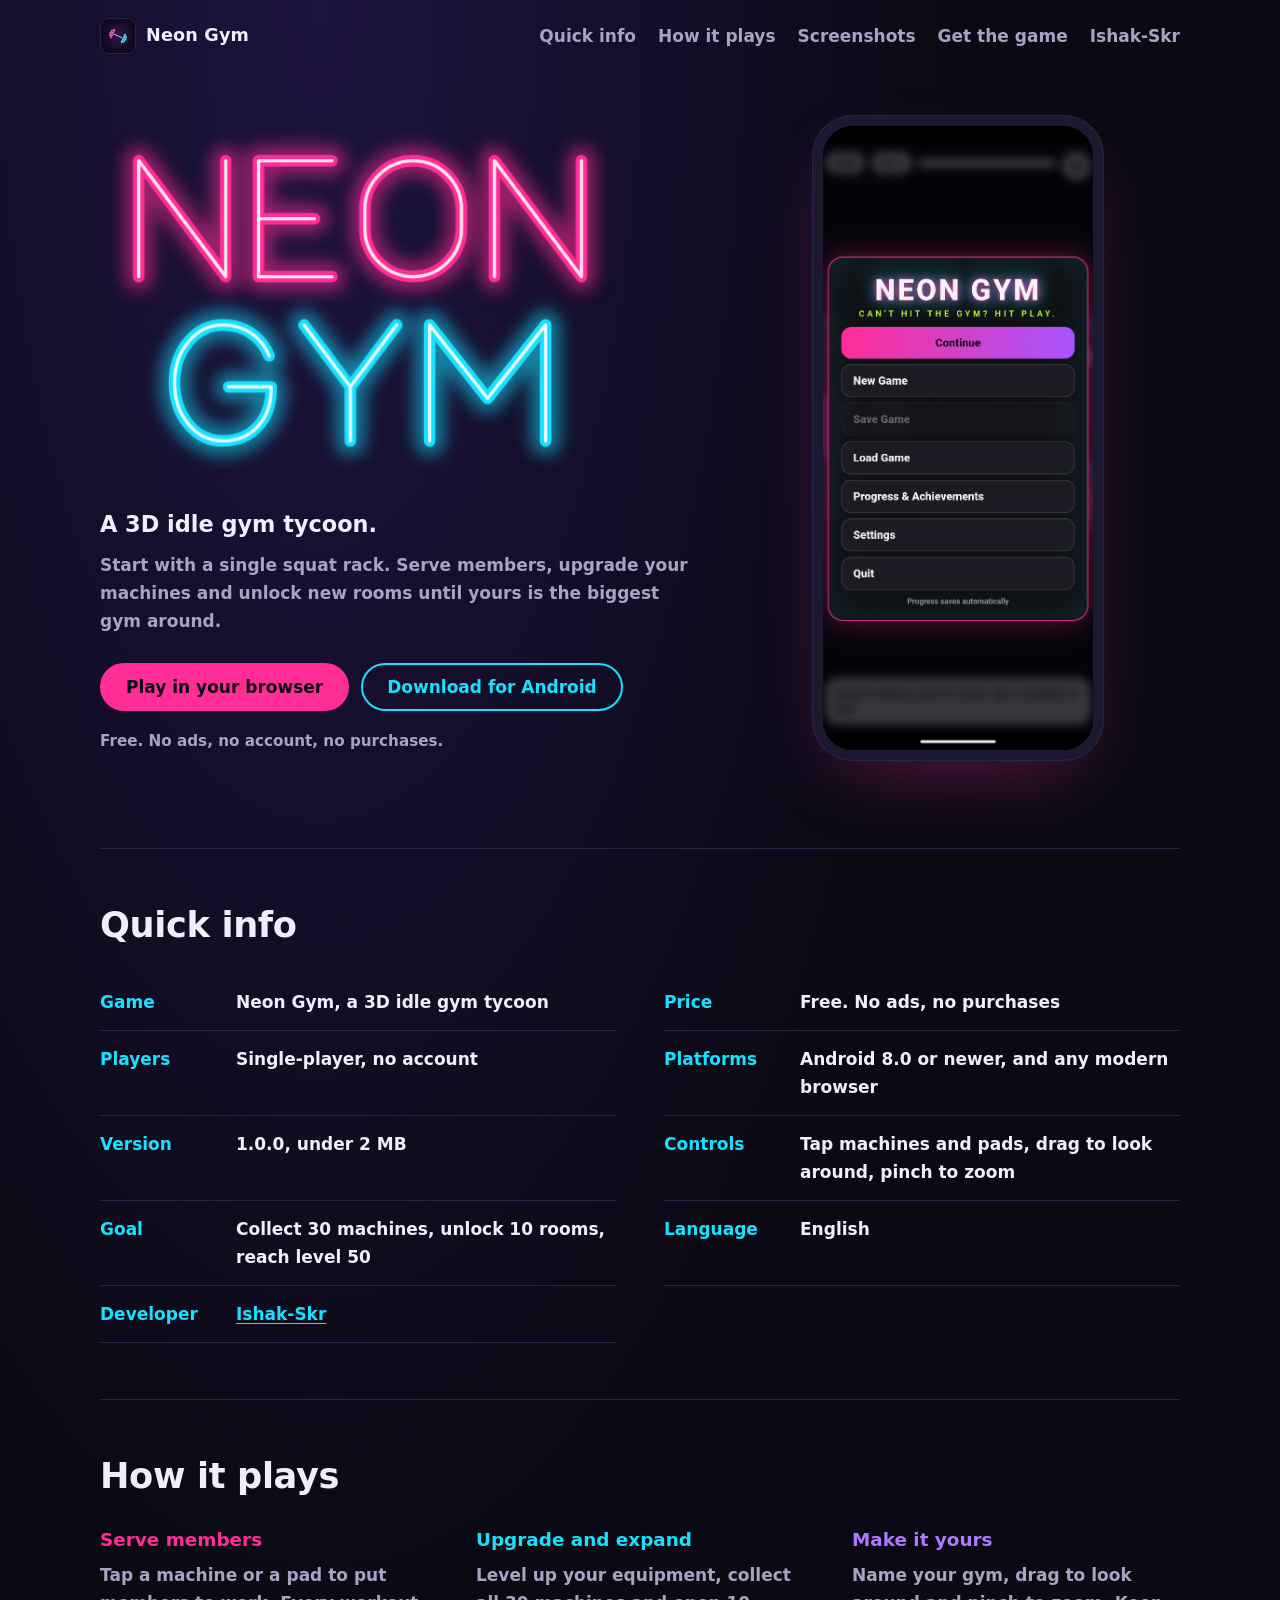
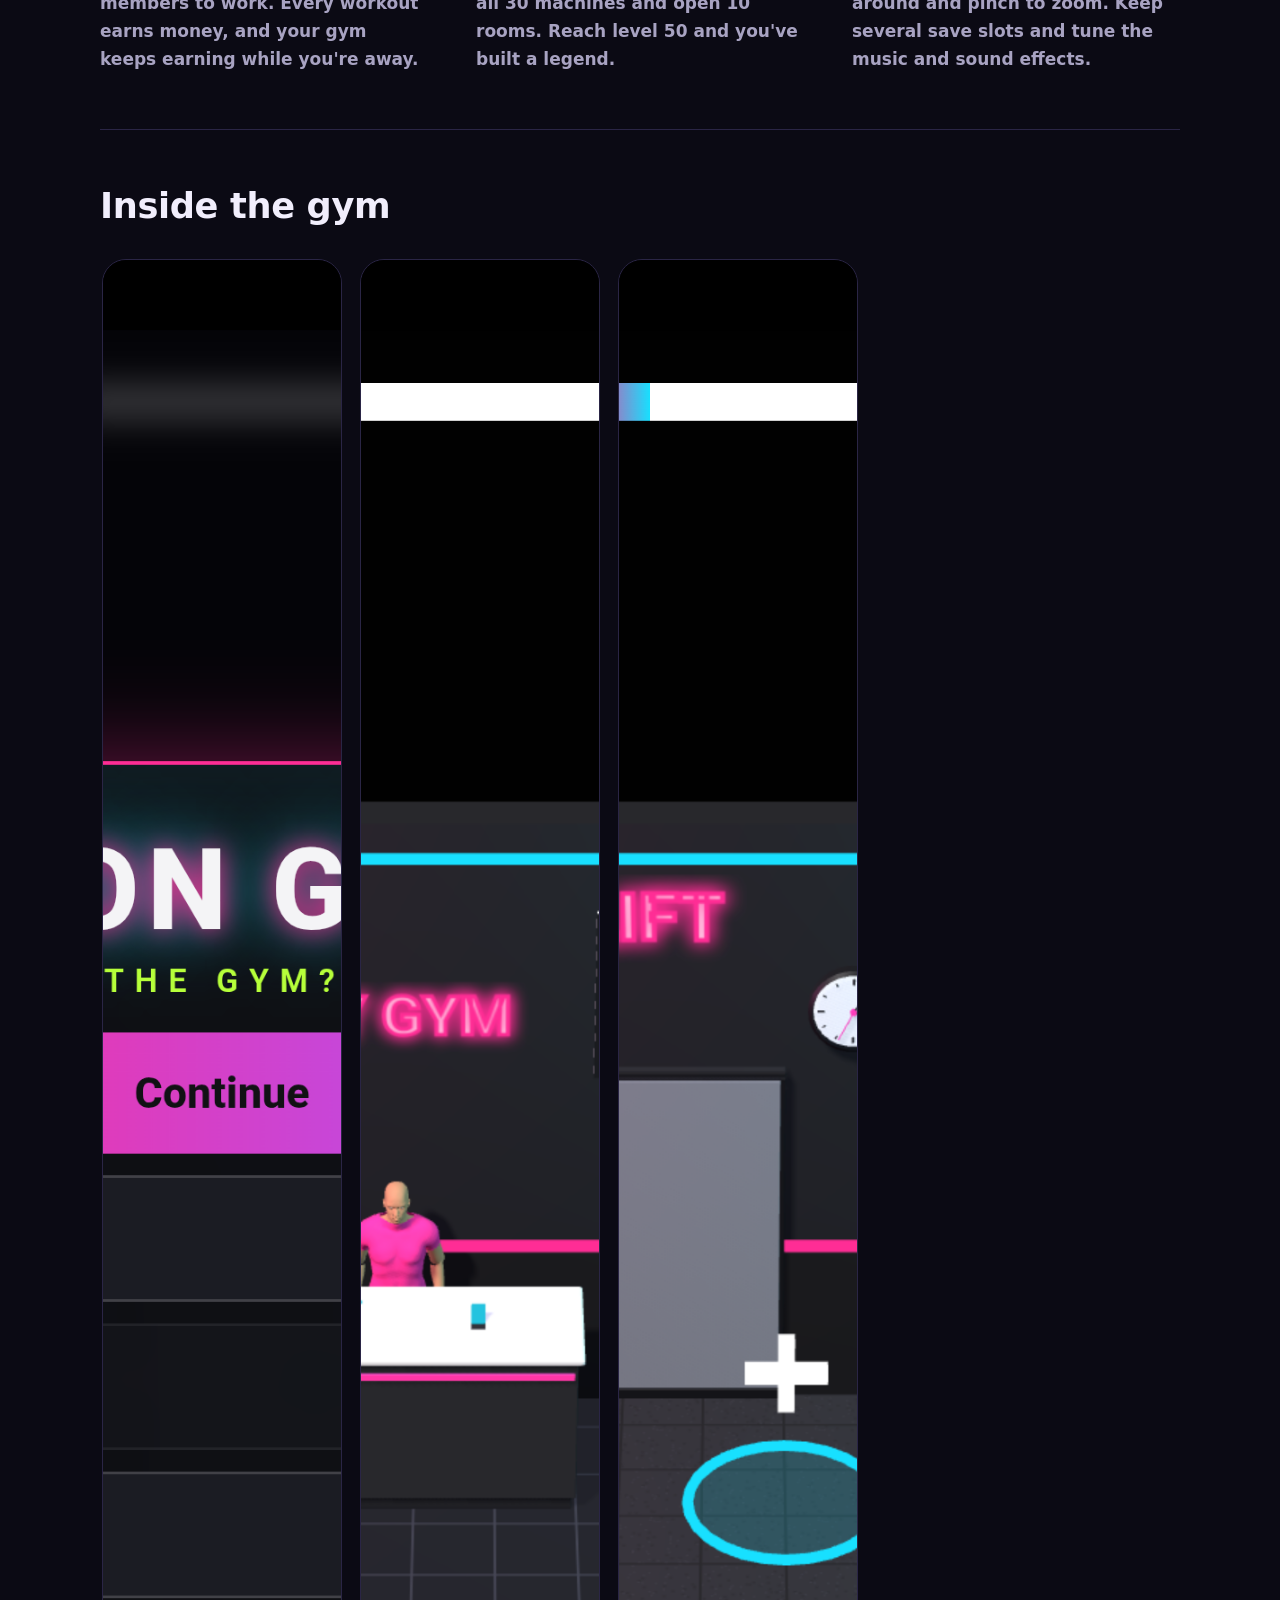
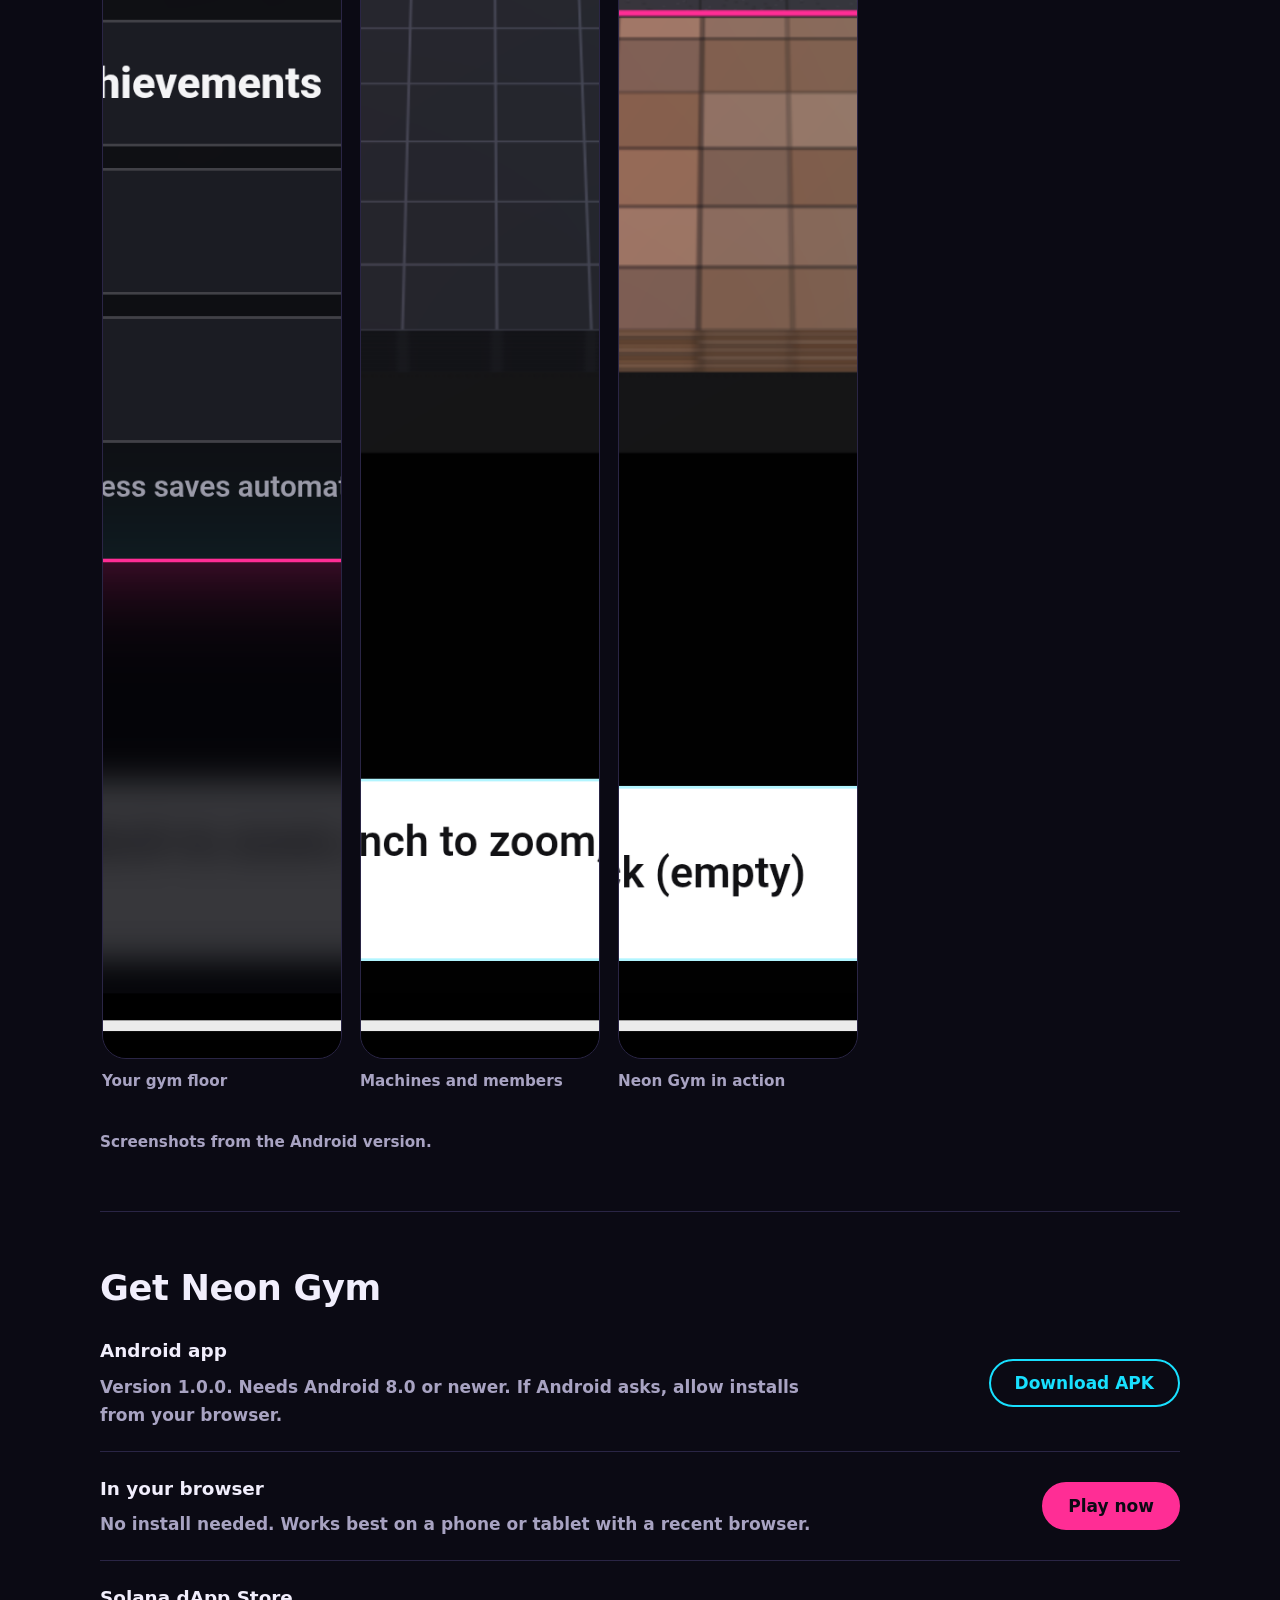
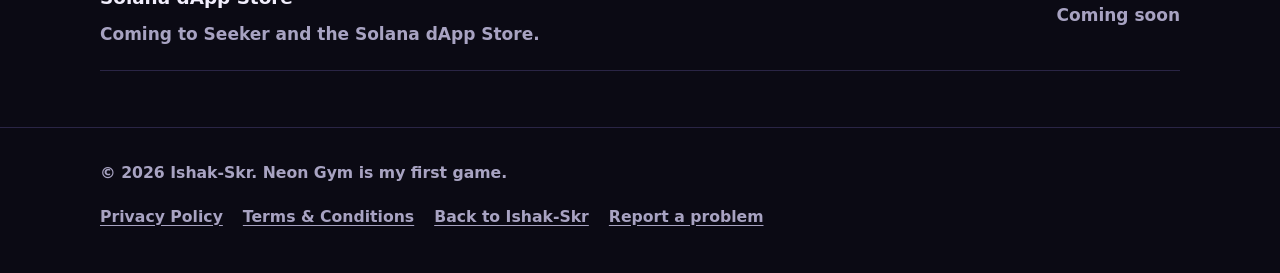
==== index.html @ 76726e60 "Add files via upload" ====
<!doctype html>
<html lang="en">
<head>
<meta charset="utf-8">
<meta name="viewport" content="width=device-width, initial-scale=1, viewport-fit=cover">
<meta name="theme-color" content="#0b0a14">
<title>Neon Gym — a 3D idle gym tycoon</title>
<meta name="description" content="Neon Gym is a free 3D idle gym tycoon. Serve members, upgrade 30 machines and unlock 10 rooms. Play in your browser or install the Android app.">
<meta property="og:title" content="Neon Gym — a 3D idle gym tycoon">
<meta property="og:description" content="Start with one squat rack and build the neon gym of your dreams. Free, no ads, no account.">
<meta property="og:type" content="website">
<meta property="og:url" content="https://ishak-skr.github.io/neon-gym/">
<meta property="og:image" content="https://ishak-skr.github.io/neon-gym/icon-512.png">
<link rel="icon" href="favicon.svg" type="image/svg+xml">
<link rel="apple-touch-icon" href="icon-512.png">
<link rel="stylesheet" href="style.css">
</head>
<body>

<div class="wrap">
  <header class="top">
    <a class="brand" href="./"><img src="icon-512.png" alt="" width="36" height="36">Neon Gym</a>
    <nav aria-label="Main">
      <a href="#info">Quick info</a>
      <a href="#how">How it plays</a>
      <a href="#screens" id="navShots">Screenshots</a>
      <a href="#get">Get the game</a>
      <a href="https://ishak-skr.github.io/">Ishak-Skr</a>
    </nav>
  </header>

  <main>
    <div class="hero" id="hero">
      <div>
        <h1 class="sign">
          <svg viewBox="0 0 538 370" role="img" aria-label="Neon Gym">
            <defs>
              <filter id="blur" filterUnits="userSpaceOnUse" x="-50" y="-50" width="240" height="240">
                <feGaussianBlur stdDeviation="9"/>
              </filter>
              <path id="L-N" d="M0 120V0L90 120V0"/>
              <path id="L-E" d="M76 0H0V120H76M0 60H58"/>
              <rect id="L-O" x="0" y="0" width="100" height="120" rx="50"/>
              <path id="L-G" d="M98 32C90 12 72 0 50 0C22 0 0 26 0 60C0 94 22 120 50 120C80 120 100 98 100 66V64H56"/>
              <path id="L-Y" d="M0 0L48 64L96 0M48 64V120"/>
              <path id="L-M" d="M0 120V0L60 76L120 0V120"/>
            </defs>

            <!-- NEON -->
            <g class="tube pink" style="--d:.15s" transform="translate(40 40)"><use href="#L-N" class="halo"/><use href="#L-N" class="body"/><use href="#L-N" class="core"/></g>
            <g class="tube pink" style="--d:.55s" transform="translate(164 40)"><use href="#L-E" class="halo"/><use href="#L-E" class="body"/><use href="#L-E" class="core"/></g>
            <g class="tube pink" style="--d:.35s" transform="translate(274 40)"><use href="#L-O" class="halo"/><use href="#L-O" class="body"/><use href="#L-O" class="core"/></g>
            <g class="tube pink" style="--d:.8s" transform="translate(408 40)"><use href="#L-N" class="halo"/><use href="#L-N" class="body"/><use href="#L-N" class="core"/></g>

            <!-- GYM -->
            <g class="tube cyan" style="--d:1.1s" transform="translate(77 210)"><use href="#L-G" class="halo"/><use href="#L-G" class="body"/><use href="#L-G" class="core"/></g>
            <g class="tube cyan" style="--d:1.4s" transform="translate(211 210)"><use href="#L-Y" class="halo"/><use href="#L-Y" class="body"/><use href="#L-Y" class="core"/></g>
            <g class="tube cyan" style="--d:1.25s" transform="translate(341 210)"><use href="#L-M" class="halo"/><use href="#L-M" class="body"/><use href="#L-M" class="core"/></g>
          </svg>
        </h1>

        <p class="lead">A 3D idle gym tycoon.</p>
        <p class="sub">Start with a single squat rack. Serve members, upgrade your machines and unlock new rooms until yours is the biggest gym around.</p>
        <div class="actions">
          <a class="btn primary" href="game.html">Play in your browser</a>
          <a class="btn ghost" href="neon-gym-1.0.0.apk" download>Download for Android</a>
        </div>
        <p class="fine">Free. No ads, no account, no purchases.</p>
      </div>

      <div class="phone" id="phone">
        <img src="Screenshot_20261009-010348.png" alt="Neon Gym on a phone" width="1080" height="2400" onerror="document.getElementById('phone').remove();document.getElementById('hero').classList.add('no-phone')">
      </div>
    </div>

    <section id="info">
      <h2>Quick info</h2>
      <dl class="facts">
        <div><dt>Game</dt><dd>Neon Gym, a 3D idle gym tycoon</dd></div>
        <div><dt>Price</dt><dd>Free. No ads, no purchases</dd></div>
        <div><dt>Players</dt><dd>Single-player, no account</dd></div>
        <div><dt>Platforms</dt><dd>Android 8.0 or newer, and any modern browser</dd></div>
        <div><dt>Version</dt><dd>1.0.0, under 2 MB</dd></div>
        <div><dt>Controls</dt><dd>Tap machines and pads, drag to look around, pinch to zoom</dd></div>
        <div><dt>Goal</dt><dd>Collect 30 machines, unlock 10 rooms, reach level 50</dd></div>
        <div><dt>Language</dt><dd>English</dd></div>
        <div><dt>Developer</dt><dd><a href="https://ishak-skr.github.io/">Ishak-Skr</a></dd></div>
      </dl>
    </section>

    <section id="how">
      <h2>How it plays</h2>
      <div class="cols">
        <div>
          <h3 class="p">Serve members</h3>
          <p>Tap a machine or a pad to put members to work. Every workout earns money, and your gym keeps earning while you're away.</p>
        </div>
        <div>
          <h3 class="c">Upgrade and expand</h3>
          <p>Level up your equipment, collect all 30 machines and open 10 rooms. Reach level 50 and you've built a legend.</p>
        </div>
        <div>
          <h3 class="v">Make it yours</h3>
          <p>Name your gym, drag to look around and pinch to zoom. Keep several save slots and tune the music and sound effects.</p>
        </div>
      </div>
    </section>

    <section id="screens">
      <h2>Inside the gym</h2>
      <div class="shots" id="shots">
        <figure><img src="Screenshot_20261009-010348.png" alt="Neon Gym screenshot 1" width="1080" height="2400" loading="lazy" onerror="this.closest('figure').remove()"><figcaption>Your gym floor</figcaption></figure>
        <figure><img src="Screenshot_20261009-010437.png" alt="Neon Gym screenshot 2" width="1080" height="2400" loading="lazy" onerror="this.closest('figure').remove()"><figcaption>Machines and members</figcaption></figure>
        <figure><img src="Screenshot_20261009-010455.png" alt="Neon Gym screenshot 3" width="1080" height="2400" loading="lazy" onerror="this.closest('figure').remove()"><figcaption>Neon Gym in action</figcaption></figure>
        <figure><img src="shot-04.png" alt="Neon Gym screenshot 4" width="1080" height="2400" loading="lazy" onerror="this.closest('figure').remove()"><figcaption>More of the gym</figcaption></figure>
        <figure><img src="shot-05.png" alt="Neon Gym screenshot 5" width="1080" height="2400" loading="lazy" onerror="this.closest('figure').remove()"><figcaption>Look around</figcaption></figure>
      </div>
      <p class="fine">Screenshots from the Android version.</p>
    </section>

    <section id="get">
      <h2>Get Neon Gym</h2>
      <div class="rows">
        <div class="row">
          <div>
            <h3>Android app</h3>
            <p>Version 1.0.0. Needs Android 8.0 or newer. If Android asks, allow installs from your browser.</p>
          </div>
          <a class="btn ghost" href="neon-gym-1.0.0.apk" download>Download APK</a>
        </div>
        <div class="row">
          <div>
            <h3>In your browser</h3>
            <p>No install needed. Works best on a phone or tablet with a recent browser.</p>
          </div>
          <a class="btn primary" href="game.html">Play now</a>
        </div>
        <div class="row">
          <div>
            <h3>Solana dApp Store</h3>
            <p>Coming to Seeker and the Solana dApp Store.</p>
          </div>
          <span class="status">Coming soon</span>
        </div>
      </div>
    </section>
  </main>
</div>

<footer>
  <div class="wrap">
    <span>© <span id="year">2026</span> Ishak-Skr. Neon Gym is my first game.</span>
    <nav aria-label="Legal and links">
      <a href="privacy.html">Privacy Policy</a>
      <a href="terms.html">Terms &amp; Conditions</a>
      <a href="https://ishak-skr.github.io/">Back to Ishak-Skr</a>
      <a href="https://github.com/Ishak-Skr/neon-gym/issues">Report a problem</a>
    </nav>
  </div>
</footer>

<script src="site.js"></script>
</body>
</html>
---- style.css ----
/* Neon Gym site — palette taken from the game itself (pink #ff2d95, cyan #18e0ff on a dark wall) */
:root{
  --wall:#0b0a14;
  --wall-2:#14102a;
  --ink:#f1eefc;
  --mute:#a8a3c2;
  --line:#2a2545;
  --pink:#ff2d95;
  --cyan:#18e0ff;
  --violet:#b078ff;
  --body:Nunito,ui-rounded,"SF Pro Rounded","Trebuchet MS",system-ui,-apple-system,"Segoe UI",Roboto,sans-serif;
  color-scheme:dark;
  box-sizing:border-box;
  padding-top:env(safe-area-inset-top,0px);
  padding-bottom:env(safe-area-inset-bottom,0px);
}
*,*::before,*::after{box-sizing:inherit}
html{scroll-padding-top:env(safe-area-inset-top,0px);-webkit-text-size-adjust:100%}
body{
  margin:0;
  background:var(--wall);
  background-image:radial-gradient(70% 45% at 25% 0%,#1d1340 0,transparent 70%);
  background-repeat:no-repeat;
  color:var(--ink);
  font-family:var(--body);
  font-size:1.0625rem;
  line-height:1.65;
  font-weight:600;
}
img{max-width:100%;display:block}
a{color:var(--cyan);text-underline-offset:3px}
a:hover{color:#fff}
:focus-visible{outline:3px solid var(--cyan);outline-offset:3px;border-radius:6px}
.sr-only{position:absolute;width:1px;height:1px;overflow:hidden;clip:rect(0 0 0 0);white-space:nowrap}

.wrap{width:min(1080px,100% - 40px);margin-inline:auto}

/* top bar */
.top{display:flex;align-items:center;justify-content:space-between;gap:16px;padding:18px 0;flex-wrap:wrap}
.brand{display:flex;align-items:center;gap:10px;color:var(--ink);text-decoration:none;font-weight:900;font-size:1.1rem;letter-spacing:.01em}
.brand img{width:36px;height:36px;border-radius:9px;border:1px solid var(--line)}
.top nav{display:flex;gap:22px;flex-wrap:wrap}
.top nav a{color:var(--mute);text-decoration:none;font-weight:800}
.top nav a:hover,.top nav a[aria-current="page"]{color:var(--ink)}

/* hero */
.hero{display:grid;gap:36px;align-items:center;padding:28px 0 64px}
@media (min-width:880px){.hero{grid-template-columns:1.15fr .85fr;padding:44px 0 88px}}
.hero.no-phone{grid-template-columns:1fr}
.sign{margin:0;width:min(100%,520px)}
.sign svg{width:100%;height:auto;overflow:visible;display:block}
.tube use{fill:none;stroke-linecap:round;stroke-linejoin:round;stroke:var(--c)}
.tube .halo{stroke-width:30;opacity:.55;filter:url(#blur)}
.tube .body{stroke-width:12}
.tube .core{stroke:#fff;stroke-width:3.5;opacity:.88}
.pink{--c:var(--pink)}
.cyan{--c:var(--cyan)}
.tube{animation:tube-on 1.3s linear both;animation-delay:var(--d,0s)}
@keyframes tube-on{
  0%{opacity:.05}
  7%{opacity:.95}
  11%{opacity:.08}
  20%{opacity:1}
  27%{opacity:.2}
  34%{opacity:1}
  40%{opacity:.55}
  48%{opacity:1}
  100%{opacity:1}
}
.lead{font-size:clamp(1.15rem,2.4vw,1.4rem);line-height:1.5;font-weight:800;margin:28px 0 10px;max-width:34ch}
.sub{color:var(--mute);margin:0 0 28px;max-width:52ch}
.actions{display:flex;gap:12px;flex-wrap:wrap}
.btn{
  display:inline-flex;align-items:center;justify-content:center;
  min-height:48px;padding:0 24px;border-radius:999px;
  font:inherit;font-weight:900;text-decoration:none;
  border:2px solid var(--pink);
}
.btn.primary{background:var(--pink);color:#0b0a14}
.btn.primary:hover{background:#ff5aab;border-color:#ff5aab;color:#0b0a14}
.btn.ghost{background:transparent;color:var(--cyan);border-color:var(--cyan)}
.btn.ghost:hover{background:var(--cyan);color:#0b0a14}
.fine{color:var(--mute);font-size:.95rem;margin:18px 0 0}

.phone{
  justify-self:center;width:min(100%,290px);aspect-ratio:9/20;
  border:10px solid #1b1830;border-radius:40px;overflow:hidden;background:#000;
  box-shadow:0 0 0 1px var(--line),0 30px 80px -30px #ff2d9566;
}
.phone img{width:100%;height:100%;object-fit:cover}

/* sections */
section{padding:56px 0;border-top:1px solid var(--line)}
h2{font-size:clamp(1.6rem,3.6vw,2.2rem);line-height:1.15;margin:0 0 28px;font-weight:900;letter-spacing:-.01em}
h3{margin:0 0 6px;font-size:1.15rem;font-weight:900}
.cols{display:grid;gap:32px}
@media (min-width:760px){.cols{grid-template-columns:repeat(3,1fr);gap:48px}}
.cols p{margin:0;color:var(--mute)}
.cols h3.p{color:var(--pink)}
.cols h3.c{color:var(--cyan)}
.cols h3.v{color:var(--violet)}

.shots{display:flex;gap:18px;overflow-x:auto;scroll-snap-type:x mandatory;padding:4px 2px 18px;margin:0;-webkit-overflow-scrolling:touch}
.shots figure{margin:0;flex:0 0 min(240px,62vw);scroll-snap-align:start}
.shots img{width:100%;aspect-ratio:9/20;object-fit:cover;border-radius:24px;border:1px solid var(--line);background:var(--wall-2)}
.shots figcaption{color:var(--mute);font-size:.95rem;margin-top:10px}

.rows{display:grid}
.row{display:flex;align-items:center;justify-content:space-between;gap:20px;flex-wrap:wrap;padding:22px 0;border-bottom:1px solid var(--line)}
.row:first-child{padding-top:0}
.row>div{flex:1 1 320px;max-width:62ch}
.row p{margin:0;color:var(--mute)}
.row .status{color:var(--mute);font-weight:800}

/* footer */
footer{border-top:1px solid var(--line);padding:32px 0 44px;color:var(--mute);font-size:.98rem}
footer .wrap{display:flex;justify-content:space-between;gap:18px;flex-wrap:wrap}
footer nav{display:flex;gap:20px;flex-wrap:wrap}
footer a{color:var(--mute)}
footer a:hover{color:var(--ink)}

/* legal pages */
.doc{padding:28px 0 72px;max-width:70ch}
.doc h1{font-size:clamp(2rem,5vw,3rem);line-height:1.1;margin:0 0 8px;font-weight:900;letter-spacing:-.015em}
.doc .meta{color:var(--mute);margin:0 0 36px}
.doc h2{font-size:1.3rem;margin:40px 0 10px;color:var(--ink)}
.doc p,.doc li{color:#d9d5ec;font-weight:600}
.doc ul{padding-left:1.2rem}
.doc li{margin:6px 0}
.doc .summary{border-left:4px solid var(--pink);padding:2px 0 2px 18px;margin:0 0 8px}
.doc .summary p{margin:0;color:var(--ink);font-weight:800}

@media (prefers-reduced-motion:reduce){
  .tube{animation:none}
}
@media print{
  body{background:#fff;color:#000}
  .top,footer,.hero{display:none}
  .doc p,.doc li{color:#000}
}

/* quick info fact sheet */
.facts{display:grid;gap:0 48px;margin:0}
@media (min-width:760px){.facts{grid-template-columns:1fr 1fr}}
.facts>div{display:flex;gap:16px;padding:14px 0;border-bottom:1px solid var(--line)}
.facts dt{flex:0 0 7.5rem;color:var(--cyan);font-weight:900}
.facts dd{margin:0;color:var(--ink)}
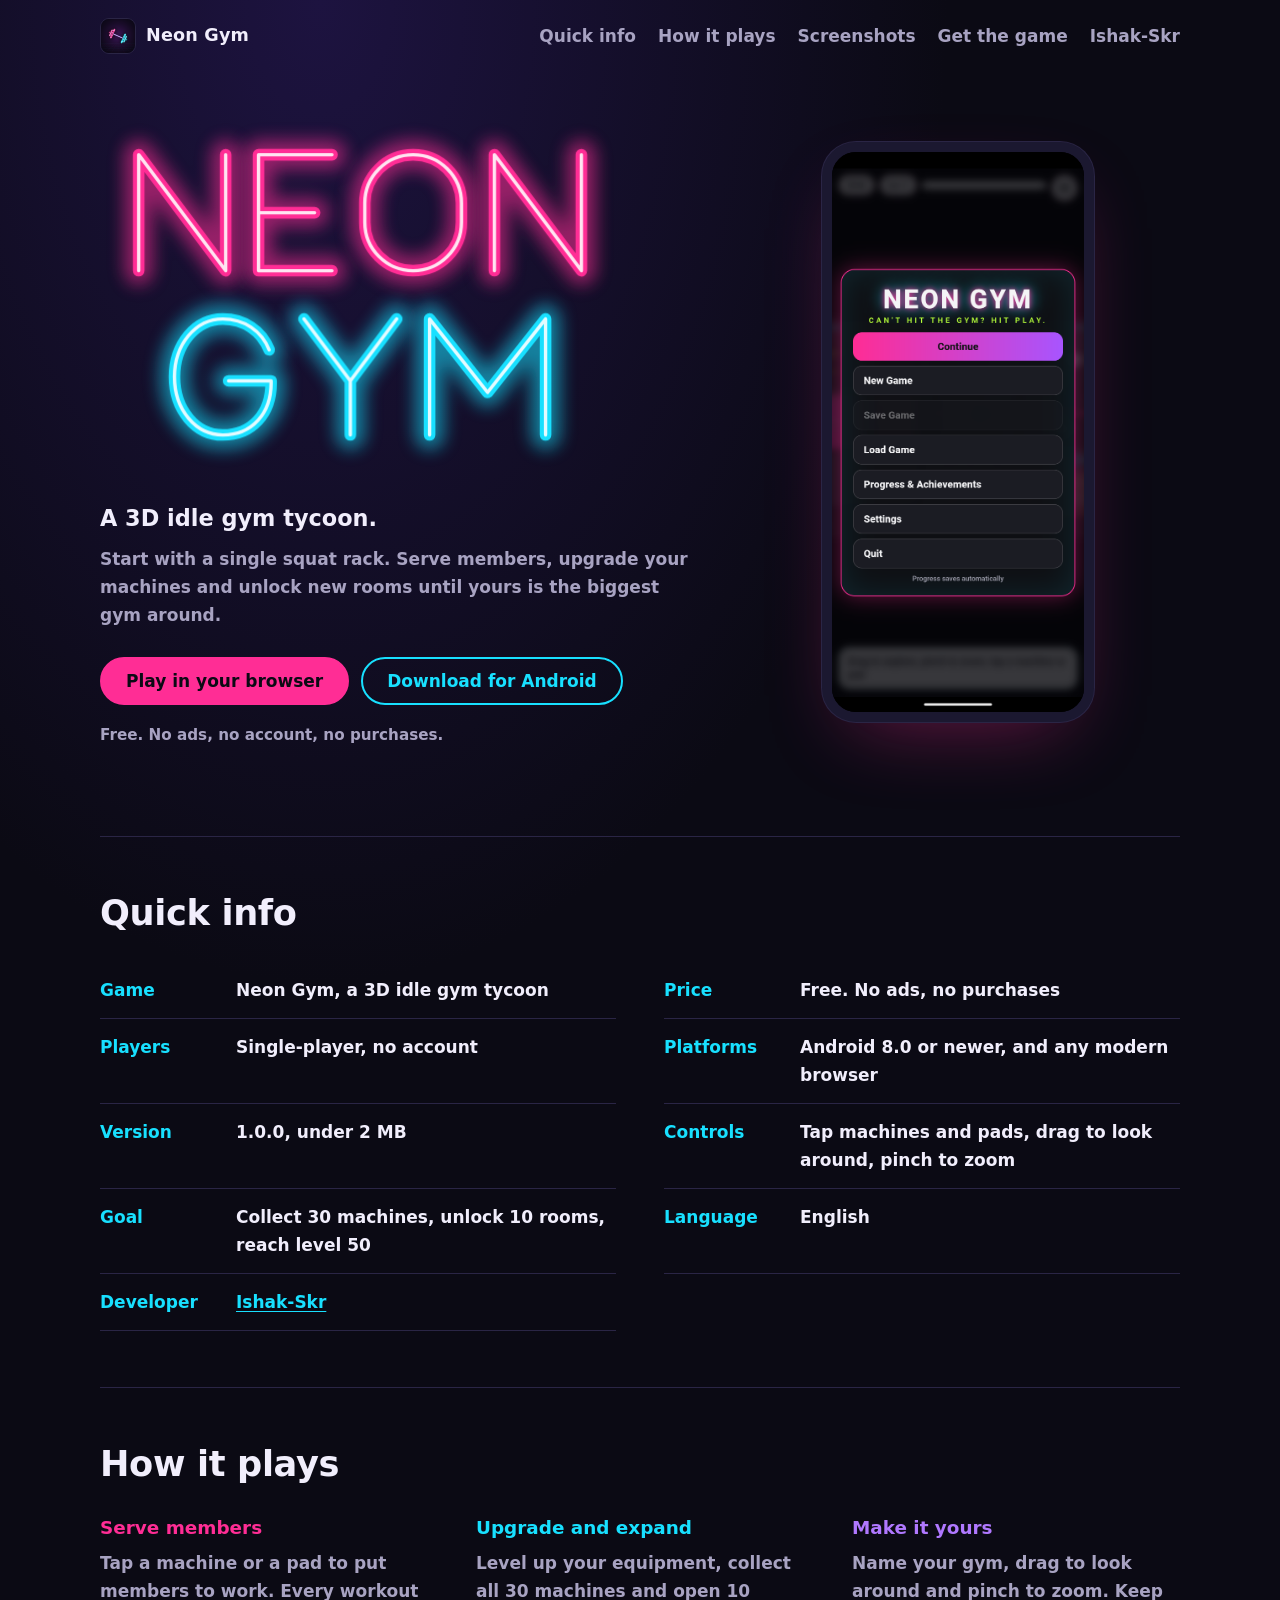
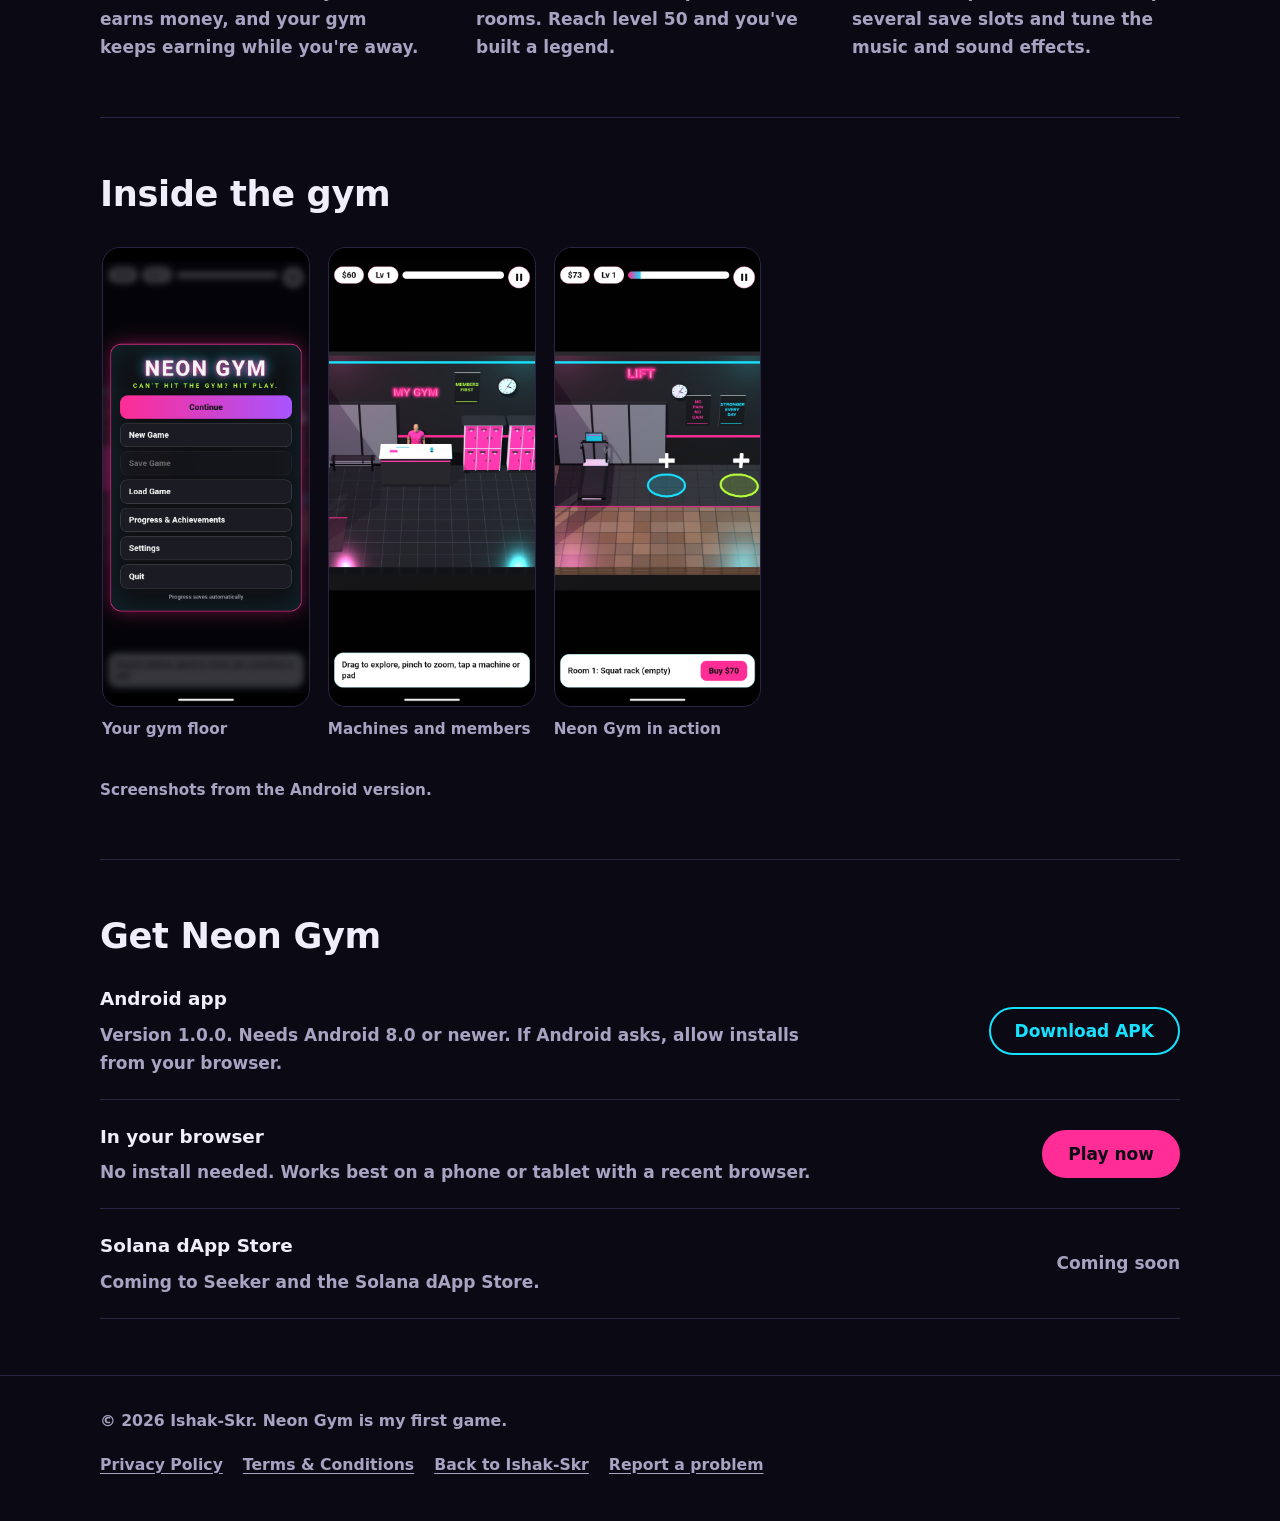
==== commit fdf24ac0: "Add files via upload" ====
--- a/index.html
+++ b/index.html
@@ -69,7 +69,7 @@
       </div>
 
       <div class="phone" id="phone">
-        <img src="Screenshot_20261009-010348.png" alt="Neon Gym on a phone" width="1080" height="2400" onerror="document.getElementById('phone').remove();document.getElementById('hero').classList.add('no-phone')">
+        <img src="Screenshot_20261009-010348.png" alt="Neon Gym on a phone" onerror="document.getElementById('phone').remove();document.getElementById('hero').classList.add('no-phone')">
       </div>
     </div>
 
@@ -109,11 +109,11 @@
     <section id="screens">
       <h2>Inside the gym</h2>
       <div class="shots" id="shots">
-        <figure><img src="Screenshot_20261009-010348.png" alt="Neon Gym screenshot 1" width="1080" height="2400" loading="lazy" onerror="this.closest('figure').remove()"><figcaption>Your gym floor</figcaption></figure>
-        <figure><img src="Screenshot_20261009-010437.png" alt="Neon Gym screenshot 2" width="1080" height="2400" loading="lazy" onerror="this.closest('figure').remove()"><figcaption>Machines and members</figcaption></figure>
-        <figure><img src="Screenshot_20261009-010455.png" alt="Neon Gym screenshot 3" width="1080" height="2400" loading="lazy" onerror="this.closest('figure').remove()"><figcaption>Neon Gym in action</figcaption></figure>
-        <figure><img src="shot-04.png" alt="Neon Gym screenshot 4" width="1080" height="2400" loading="lazy" onerror="this.closest('figure').remove()"><figcaption>More of the gym</figcaption></figure>
-        <figure><img src="shot-05.png" alt="Neon Gym screenshot 5" width="1080" height="2400" loading="lazy" onerror="this.closest('figure').remove()"><figcaption>Look around</figcaption></figure>
+        <figure><img src="Screenshot_20261009-010348.png" alt="Neon Gym screenshot 1" loading="lazy" onerror="this.closest('figure').remove()"><figcaption>Your gym floor</figcaption></figure>
+        <figure><img src="Screenshot_20261009-010437.png" alt="Neon Gym screenshot 2" loading="lazy" onerror="this.closest('figure').remove()"><figcaption>Machines and members</figcaption></figure>
+        <figure><img src="Screenshot_20261009-010455.png" alt="Neon Gym screenshot 3" loading="lazy" onerror="this.closest('figure').remove()"><figcaption>Neon Gym in action</figcaption></figure>
+        <figure><img src="shot-04.png" alt="Neon Gym screenshot 4" loading="lazy" onerror="this.closest('figure').remove()"><figcaption>More of the gym</figcaption></figure>
+        <figure><img src="shot-05.png" alt="Neon Gym screenshot 5" loading="lazy" onerror="this.closest('figure').remove()"><figcaption>Look around</figcaption></figure>
       </div>
       <p class="fine">Screenshots from the Android version.</p>
     </section>
--- a/style.css
+++ b/style.css
@@ -82,12 +82,8 @@
 .btn.ghost:hover{background:var(--cyan);color:#0b0a14}
 .fine{color:var(--mute);font-size:.95rem;margin:18px 0 0}
 
-.phone{
-  justify-self:center;width:min(100%,290px);aspect-ratio:9/20;
-  border:10px solid #1b1830;border-radius:40px;overflow:hidden;background:#000;
-  box-shadow:0 0 0 1px var(--line),0 30px 80px -30px #ff2d9566;
-}
-.phone img{width:100%;height:100%;object-fit:cover}
+.phone{display:inline-block;justify-self:center;max-width:100%;border:10px solid #1b1830;border-radius:34px;overflow:hidden;background:#000;box-shadow:0 0 0 1px var(--line),0 30px 80px -30px #ff2d9566}
+.phone img{display:block;width:auto;height:auto;max-width:100%;max-height:min(560px,70vh)}
 
 /* sections */
 section{padding:56px 0;border-top:1px solid var(--line)}
@@ -101,8 +97,8 @@
 .cols h3.v{color:var(--violet)}
 
 .shots{display:flex;gap:18px;overflow-x:auto;scroll-snap-type:x mandatory;padding:4px 2px 18px;margin:0;-webkit-overflow-scrolling:touch}
-.shots figure{margin:0;flex:0 0 min(240px,62vw);scroll-snap-align:start}
-.shots img{width:100%;aspect-ratio:9/20;object-fit:cover;border-radius:24px;border:1px solid var(--line);background:var(--wall-2)}
+.shots figure{margin:0;flex:0 0 auto;scroll-snap-align:start}
+.shots img{display:block;width:auto;height:auto;max-height:min(460px,65vh);max-width:86vw;border-radius:18px;border:1px solid var(--line);background:var(--wall-2)}
 .shots figcaption{color:var(--mute);font-size:.95rem;margin-top:10px}
 
 .rows{display:grid}
